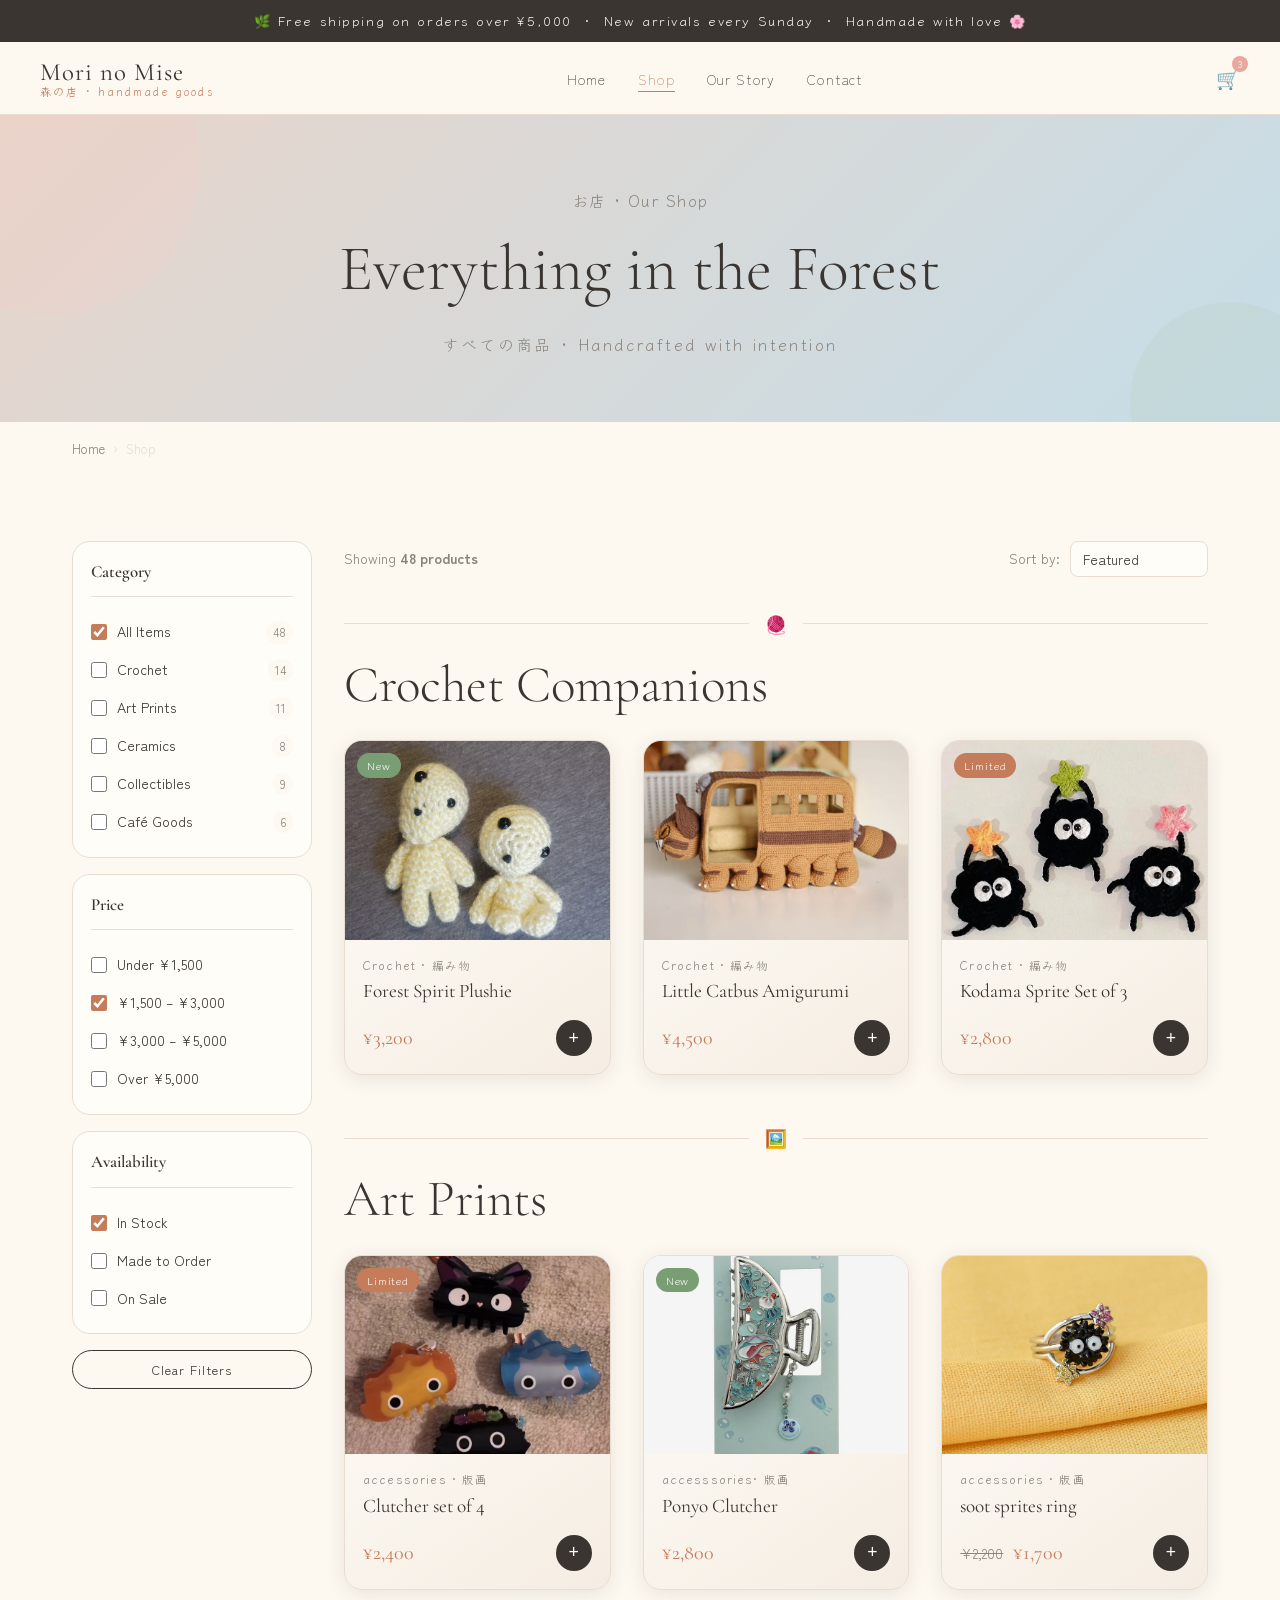
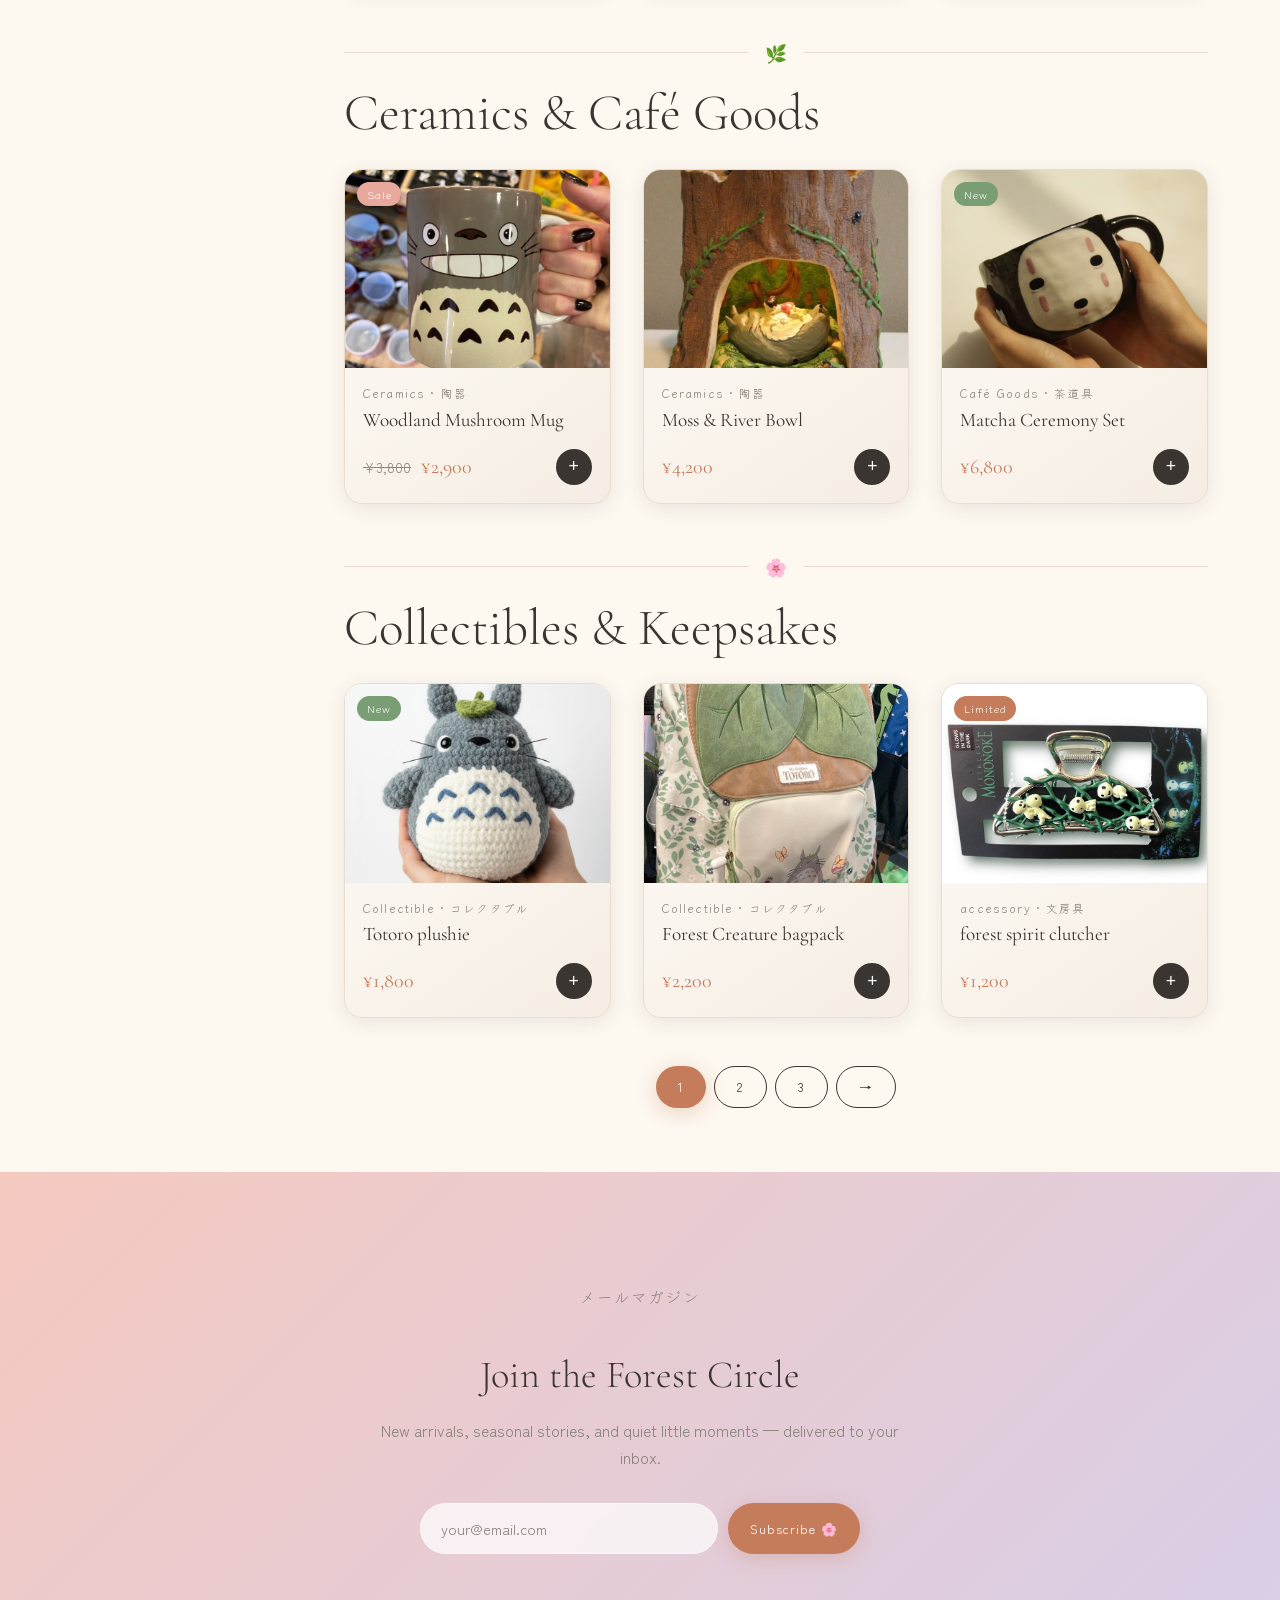
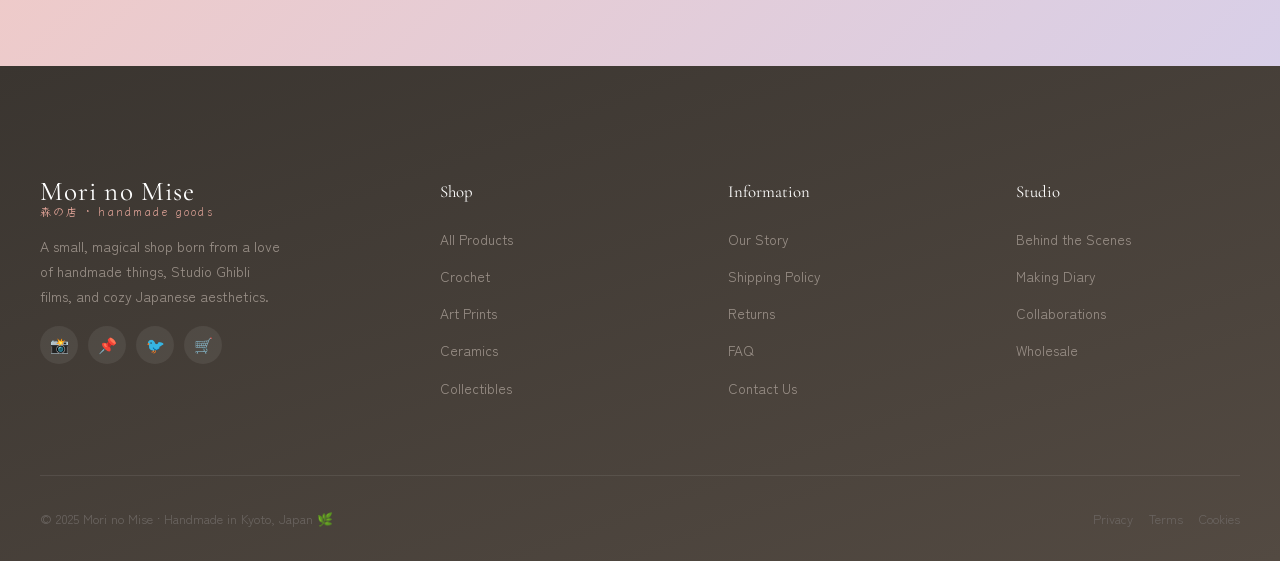
==== shop.html @ e388272d "Add files via upload" ====
<!DOCTYPE html>
<html lang="en">
<head>
  <meta charset="UTF-8" />
  <meta name="viewport" content="width=device-width, initial-scale=1.0" />
  <meta name="description" content="Shop handmade Ghibli inspired goods — crochet, art prints, ceramics & collectibles at Mori no Mise." />
  <title>Shop — Mori no Mise</title>
  <link rel="stylesheet" href="style.css" />
</head>
<body>

  <!-- ░░ ANNOUNCEMENT STRIP ░░ -->
  <div class="strip">
    🌿 Free shipping on orders over ¥5,000 &nbsp;·&nbsp; New arrivals every Sunday &nbsp;·&nbsp; Handmade with love 🌸
  </div>

  <!-- ░░░░░░░░░░░░░░░░░░░░░░░░░░░░░
       STICKY NAVIGATION HEADER
  ░░░░░░░░░░░░░░░░░░░░░░░░░░░░░ -->
  <header class="site-header">
    <nav class="nav-inner">
      <a href="index.html" class="nav-logo" aria-label="Mori no Mise Home">
        <span class="nav-logo-main">Mori no Mise</span>
        <span class="nav-logo-jp">森の店 · handmade goods</span>
      </a>
      <ul class="nav-links">
        <li><a href="index.html">Home</a></li>
        <li><a href="shop.html" class="active">Shop</a></li>
        <li><a href="about.html">Our Story</a></li>
        <li><a href="contact.html">Contact</a></li>
      </ul>
      <div class="nav-cart" aria-label="Shopping cart">
        🛒
        <span class="nav-cart-badge">3</span>
      </div>
      <div class="nav-toggle" aria-label="Menu">
        <span></span><span></span><span></span>
      </div>
    </nav>
  </header>


  <!-- ░░░░░░░░░░░░░░░░░░░░░░░░░░░░░
       SHOP HERO BANNER
  ░░░░░░░░░░░░░░░░░░░░░░░░░░░░░ -->
  <section class="shop-hero" aria-label="Shop header">
    <div class="shop-hero-inner">
      <p class="label-accent">お店 · Our Shop</p>
      <h1>Everything in the Forest</h1>
      <p class="section-jp">すべての商品 · Handcrafted with intention</p>
    </div>
  </section>

  <!-- Breadcrumb -->
  <div class="breadcrumb" aria-label="Breadcrumb">
    <a href="index.html">Home</a>
    <span>›</span>
    <span>Shop</span>
  </div>


  <!-- ░░░░░░░░░░░░░░░░░░░░░░░░░░░░░
       SHOP LAYOUT: SIDEBAR + GRID
  ░░░░░░░░░░░░░░░░░░░░░░░░░░░░░ -->
  <div class="shop-layout">

    <!-- ── FILTER SIDEBAR ── -->
    <aside class="shop-sidebar" aria-label="Shop filters">

      <!-- Category filter -->
      <div class="sidebar-block">
        <h3 class="sidebar-title">Category</h3>
        <label class="filter-label">
          <input type="checkbox" checked /> All Items
          <span class="filter-count">48</span>
        </label>
        <label class="filter-label">
          <input type="checkbox" /> Crochet
          <span class="filter-count">14</span>
        </label>
        <label class="filter-label">
          <input type="checkbox" /> Art Prints
          <span class="filter-count">11</span>
        </label>
        <label class="filter-label">
          <input type="checkbox" /> Ceramics
          <span class="filter-count">8</span>
        </label>
        <label class="filter-label">
          <input type="checkbox" /> Collectibles
          <span class="filter-count">9</span>
        </label>
        <label class="filter-label">
          <input type="checkbox" /> Café Goods
          <span class="filter-count">6</span>
        </label>
      </div>

      <!-- Price filter -->
      <div class="sidebar-block">
        <h3 class="sidebar-title">Price</h3>
        <label class="filter-label">
          <input type="checkbox" /> Under ¥1,500
        </label>
        <label class="filter-label">
          <input type="checkbox" checked /> ¥1,500 – ¥3,000
        </label>
        <label class="filter-label">
          <input type="checkbox" /> ¥3,000 – ¥5,000
        </label>
        <label class="filter-label">
          <input type="checkbox" /> Over ¥5,000
        </label>
      </div>

      <!-- Availability filter -->
      <div class="sidebar-block">
        <h3 class="sidebar-title">Availability</h3>
        <label class="filter-label">
          <input type="checkbox" checked /> In Stock
        </label>
        <label class="filter-label">
          <input type="checkbox" /> Made to Order
        </label>
        <label class="filter-label">
          <input type="checkbox" /> On Sale
        </label>
      </div>

      <!-- Clear filters button -->
      <button type="button" class="btn btn-outline btn-sm" style="width:100%; justify-content:center;">
        Clear Filters
      </button>

    </aside><!-- /.shop-sidebar -->


    <!-- ── PRODUCTS MAIN AREA ── -->
    <main aria-label="Product listings">

      <!-- Sort / results topbar -->
      <div class="shop-topbar">
        <p class="shop-result-count">Showing <strong>48 products</strong></p>
        <div class="shop-sort">
          <label for="sort-select">Sort by:</label>
          <select id="sort-select">
            <option>Featured</option>
            <option>Price: Low to High</option>
            <option>Price: High to Low</option>
            <option>Newest First</option>
          </select>
        </div>
      </div>

      <!-- ── CROCHET SECTION ── -->
      <section aria-labelledby="section-crochet">
        <div class="divider">
          <span>🧶</span>
        </div>
        <h2 id="section-crochet" class="section-title" style="margin-bottom:1.5rem;">Crochet Companions</h2>

        <div class="products-grid">

          <article class="product-card">
            <div class="product-card-image">
              <img src="images/product1.jpg" alt="Forest Spirit Plushie" loading="lazy" />
              <span class="product-badge product-badge-new">New</span>
              <span class="product-card-heart">🤍</span>
            </div>
            <div class="product-card-body">
              <p class="product-card-category">Crochet · 編み物</p>
              <h3 class="product-card-name">Forest Spirit Plushie</h3>
              <div class="product-card-footer">
                <span class="product-price">¥3,200</span>
                <button class="btn-add" aria-label="Add to cart">+</button>
              </div>
            </div>
          </article>

          <article class="product-card">
            <div class="product-card-image">
              <img src="images/product5.jpg" alt="Catbus Mini Crochet" loading="lazy" />
              <span class="product-card-heart">🤍</span>
            </div>
            <div class="product-card-body">
              <p class="product-card-category">Crochet · 編み物</p>
              <h3 class="product-card-name">Little Catbus Amigurumi</h3>
              <div class="product-card-footer">
                <span class="product-price">¥4,500</span>
                <button class="btn-add" aria-label="Add to cart">+</button>
              </div>
            </div>
          </article>

          <article class="product-card">
            <div class="product-card-image">
              <img src="images/product6.jpg" alt="Kodama Sprite Set" loading="lazy" />
              <span class="product-badge">Limited</span>
              <span class="product-card-heart">🤍</span>
            </div>
            <div class="product-card-body">
              <p class="product-card-category">Crochet · 編み物</p>
              <h3 class="product-card-name">Kodama Sprite Set of 3</h3>
              <div class="product-card-footer">
                <span class="product-price">¥2,800</span>
                <button class="btn-add" aria-label="Add to cart">+</button>
              </div>
            </div>
          </article>

        </div>
      </section>

      <!-- ── Accessories SECTION ── -->
      <section aria-labelledby="section-prints" style="margin-top:3rem;">
        <div class="divider"><span>🖼️</span></div>
        <h2 id="section-prints" class="section-title" style="margin-bottom:1.5rem;">Art Prints</h2>

        <div class="products-grid">

          <article class="product-card">
            <div class="product-card-image">
              <img src="images/product2.jpg" alt="clutcher set" loading="lazy" />
              <span class="product-badge">Limited</span>
              <span class="product-card-heart">🤍</span>
            </div>
            <div class="product-card-body">
              <p class="product-card-category">accessories · 版画</p>
              <h3 class="product-card-name">Clutcher set of 4</h3>
              <div class="product-card-footer">
                <span class="product-price">¥2,400</span>
                <button class="btn-add" aria-label="Add to cart">+</button>
              </div>
            </div>
          </article>

          <article class="product-card">
            <div class="product-card-image">
              <img src="images/product7.jpg" alt="Ponyo clutcher" loading="lazy" />
              <span class="product-badge product-badge-new">New</span>
              <span class="product-card-heart">🤍</span>
            </div>
            <div class="product-card-body">
              <p class="product-card-category">accesssories· 版画</p>
              <h3 class="product-card-name">Ponyo Clutcher</h3>
              <div class="product-card-footer">
                <span class="product-price">¥2,800</span>
                <button class="btn-add" aria-label="Add to cart">+</button>
              </div>
            </div>
          </article>

          <article class="product-card">
            <div class="product-card-image">
              <img src="images/product8.jpg" alt="soot sprites ring" loading="lazy" />
              <span class="product-card-heart">🤍</span>
            </div>
            <div class="product-card-body">
              <p class="product-card-category">accessories · 版画</p>
              <h3 class="product-card-name">soot sprites ring</h3>
              <div class="product-card-footer">
                <div>
                  <span class="product-price-old">¥2,200</span>
                  <span class="product-price">¥1,700</span>
                </div>
                <button class="btn-add" aria-label="Add to cart">+</button>
              </div>
            </div>
          </article>

        </div>
      </section>

      <!-- ── CERAMICS SECTION ── -->
      <section aria-labelledby="section-ceramics" style="margin-top:3rem;">
        <div class="divider"><span>🌿</span></div>
        <h2 id="section-ceramics" class="section-title" style="margin-bottom:1.5rem;">Ceramics &amp; Café Goods</h2>

        <div class="products-grid">

          <article class="product-card">
            <div class="product-card-image">
              <img src="images/product3.jpg" alt="Woodland Mushroom Mug" loading="lazy" />
              <span class="product-badge product-badge-sale">Sale</span>
              <span class="product-card-heart">🤍</span>
            </div>
            <div class="product-card-body">
              <p class="product-card-category">Ceramics · 陶器</p>
              <h3 class="product-card-name">Woodland Mushroom Mug</h3>
              <div class="product-card-footer">
                <div>
                  <span class="product-price-old">¥3,800</span>
                  <span class="product-price">¥2,900</span>
                </div>
                <button class="btn-add" aria-label="Add to cart">+</button>
              </div>
            </div>
          </article>

          <article class="product-card">
            <div class="product-card-image">
              <img src="images/product9.jpg" alt="Moss Ceramic Bowl" loading="lazy" />
              <span class="product-card-heart">🤍</span>
            </div>
            <div class="product-card-body">
              <p class="product-card-category">Ceramics · 陶器</p>
              <h3 class="product-card-name">Moss &amp; River Bowl</h3>
              <div class="product-card-footer">
                <span class="product-price">¥4,200</span>
                <button class="btn-add" aria-label="Add to cart">+</button>
              </div>
            </div>
          </article>

          <article class="product-card">
            <div class="product-card-image">
              <img src="images/product10.jpg" alt="Matcha Ceremony Set" loading="lazy" />
              <span class="product-badge product-badge-new">New</span>
              <span class="product-card-heart">🤍</span>
            </div>
            <div class="product-card-body">
              <p class="product-card-category">Café Goods · 茶道具</p>
              <h3 class="product-card-name">Matcha Ceremony Set</h3>
              <div class="product-card-footer">
                <span class="product-price">¥6,800</span>
                <button class="btn-add" aria-label="Add to cart">+</button>
              </div>
            </div>
          </article>

        </div>
      </section>

      <!-- ── COLLECTIBLES SECTION ── -->
      <section aria-labelledby="section-collectibles" style="margin-top:3rem;">
        <div class="divider"><span>🌸</span></div>
        <h2 id="section-collectibles" class="section-title" style="margin-bottom:1.5rem;">Collectibles &amp; Keepsakes</h2>

        <div class="products-grid">

          <article class="product-card">
            <div class="product-card-image">
              <img src="images/product4.jpg" alt="Totoro plushie" loading="lazy" />
              <span class="product-badge product-badge-new">New</span>
              <span class="product-card-heart">🤍</span>
            </div>
            <div class="product-card-body">
              <p class="product-card-category">Collectible · コレクタブル</p>
              <h3 class="product-card-name">Totoro plushie</h3>
              <div class="product-card-footer">
                <span class="product-price">¥1,800</span>
                <button class="btn-add" aria-label="Add to cart">+</button>
              </div>
            </div>
          </article>

          <article class="product-card">
            <div class="product-card-image">
              <img src="images/product11.jpg" alt="Forest Creature bagpack" loading="lazy" />
              <span class="product-card-heart">🤍</span>
            </div>
            <div class="product-card-body">
              <p class="product-card-category">Collectible · コレクタブル</p>
              <h3 class="product-card-name">Forest Creature bagpack</h3>
              <div class="product-card-footer">
                <span class="product-price">¥2,200</span>
                <button class="btn-add" aria-label="Add to cart">+</button>
              </div>
            </div>
          </article>

          <article class="product-card">
            <div class="product-card-image">
              <img src="images/product12.jpg" alt="forest spirit Clutcher" loading="lazy" />
              <span class="product-badge">Limited</span>
              <span class="product-card-heart">🤍</span>
            </div>
            <div class="product-card-body">
              <p class="product-card-category">accessory · 文房具</p>
              <h3 class="product-card-name">forest spirit clutcher</h3>
              <div class="product-card-footer">
                <span class="product-price">¥1,200</span>
                <button class="btn-add" aria-label="Add to cart">+</button>
              </div>
            </div>
          </article>

        </div>
      </section>

      <!-- Pagination -->
      <nav aria-label="Pagination" style="margin-top:3rem; display:flex; gap:8px; justify-content:center;">
        <a href="#" class="btn btn-primary btn-sm">1</a>
        <a href="#" class="btn btn-outline btn-sm">2</a>
        <a href="#" class="btn btn-outline btn-sm">3</a>
        <a href="#" class="btn btn-outline btn-sm">→</a>
      </nav>

    </main><!-- /.products-main -->

  </div><!-- /.shop-layout -->


  <!-- ░░░░░░░░░░░░░░░░░░░░░░░░░░░░░
       NEWSLETTER SECTION
  ░░░░░░░░░░░░░░░░░░░░░░░░░░░░░ -->
  <section class="newsletter-section" aria-label="Newsletter signup">
    <div class="newsletter-inner">
      <p class="label-accent">メールマガジン</p>
      <h2>Join the Forest Circle</h2>
      <p>New arrivals, seasonal stories, and quiet little moments — delivered to your inbox.</p>
      <div class="newsletter-form">
        <input type="email" placeholder="your@email.com" aria-label="Email address" />
        <button type="button" class="btn btn-primary btn-sm">Subscribe 🌸</button>
      </div>
    </div>
  </section>


  <!-- ░░░░░░░░░░░░░░░░░░░░░░░░░░░░░
       SITE FOOTER
  ░░░░░░░░░░░░░░░░░░░░░░░░░░░░░ -->
  <footer class="site-footer" aria-label="Site footer">
    <div class="footer-inner">
      <div class="footer-top">
        <div class="footer-brand">
          <div class="nav-logo">
            <span class="nav-logo-main">Mori no Mise</span>
            <span class="nav-logo-jp">森の店 · handmade goods</span>
          </div>
          <p>A small, magical shop born from a love of handmade things, Studio Ghibli films, and cozy Japanese aesthetics.</p>
          <div class="footer-social">
            <a href="#" aria-label="Instagram">📸</a>
            <a href="#" aria-label="Pinterest">📌</a>
            <a href="#" aria-label="Twitter">🐦</a>
            <a href="#" aria-label="Etsy">🛒</a>
          </div>
        </div>
        <div class="footer-col">
          <h4>Shop</h4>
          <ul>
            <li><a href="shop.html">All Products</a></li>
            <li><a href="shop.html">Crochet</a></li>
            <li><a href="shop.html">Art Prints</a></li>
            <li><a href="shop.html">Ceramics</a></li>
            <li><a href="shop.html">Collectibles</a></li>
          </ul>
        </div>
        <div class="footer-col">
          <h4>Information</h4>
          <ul>
            <li><a href="about.html">Our Story</a></li>
            <li><a href="#">Shipping Policy</a></li>
            <li><a href="#">Returns</a></li>
            <li><a href="#">FAQ</a></li>
            <li><a href="contact.html">Contact Us</a></li>
          </ul>
        </div>
        <div class="footer-col">
          <h4>Studio</h4>
          <ul>
            <li><a href="#">Behind the Scenes</a></li>
            <li><a href="#">Making Diary</a></li>
            <li><a href="#">Collaborations</a></li>
            <li><a href="#">Wholesale</a></li>
          </ul>
        </div>
      </div>
      <div class="footer-bottom">
        <p>© 2025 Mori no Mise · Handmade in Kyoto, Japan 🌿</p>
        <div class="footer-bottom-links">
          <a href="#">Privacy</a>
          <a href="#">Terms</a>
          <a href="#">Cookies</a>
        </div>
      </div>
    </div>
  </footer>

</body>
</html>
---- style.css ----
/* ============================================================
   MORI NO MISE — Studio Ghibli Inspired Handmade Shop
   style.css — Main Stylesheet
   ============================================================ */

/* ── Google Fonts ── */
@import url('https://fonts.googleapis.com/css2?family=Cormorant+Garamond:ital,wght@0,300;0,400;0,600;1,300;1,400&family=Zen+Kaku+Gothic+New:wght@300;400;700&family=Klee+One&display=swap');

/* ══════════════════════════════════════════════
   CSS CUSTOM PROPERTIES (Design Tokens)
══════════════════════════════════════════════ */
:root {
  /* Pastel palette inspired by Ghibli watercolours */
  --cream:       #fdf8f0;
  --warm-white:  #fffdf8;
  --blush:       #f5c9c0;
  --dusty-rose:  #e8a89c;
  --sage:        #b5c9b0;
  --sage-dark:   #7a9e74;
  --sky:         #c5dde8;
  --sky-dark:    #8ab4c8;
  --lavender:    #d8cfe8;
  --honey:       #f0d998;
  --sienna:      #c47c5a;
  --charcoal:    #3a3530;
  --warm-grey:   #8a847c;
  --border:      #e8ddd0;

  /* Gradients */
  --grad-hero:   linear-gradient(160deg, #f7f0e6 0%, #e8d5ca 40%, #c5dde8 100%);
  --grad-section: linear-gradient(180deg, #fdf8f0 0%, #f0e8de 100%);
  --grad-card:   linear-gradient(145deg, #fffdf8 0%, #f5ede3 100%);
  --grad-footer: linear-gradient(160deg, #3a3530 0%, #534a42 100%);

  /* Typography */
  --font-display: 'Cormorant Garamond', Georgia, serif;
  --font-body:    'Zen Kaku Gothic New', sans-serif;
  --font-accent:  'Klee One', cursive;

  /* Spacing */
  --space-xs:  0.5rem;
  --space-sm:  1rem;
  --space-md:  2rem;
  --space-lg:  4rem;
  --space-xl:  7rem;

  /* Effects */
  --radius-sm:  8px;
  --radius-md:  18px;
  --radius-lg:  32px;
  --shadow-soft: 0 8px 32px rgba(58,53,48,0.08);
  --shadow-card: 0 4px 20px rgba(58,53,48,0.10);
  --shadow-hover: 0 16px 48px rgba(58,53,48,0.16);
  --transition:  all 0.38s cubic-bezier(0.4, 0, 0.2, 1);
}

/* ══════════════════════════════════════════════
   RESET & BASE
══════════════════════════════════════════════ */
*, *::before, *::after {
  box-sizing: border-box;
  margin: 0;
  padding: 0;
}

html {
  scroll-behavior: smooth;
  font-size: 16px;
}

body {
  font-family: var(--font-body);
  background-color: var(--cream);
  color: var(--charcoal);
  line-height: 1.7;
  overflow-x: hidden;
}

img {
  width: 100%;
  height: 100%;
  object-fit: cover;
  display: block;
}

a {
  text-decoration: none;
  color: inherit;
}

ul { list-style: none; }

/* ══════════════════════════════════════════════
   TYPOGRAPHY HELPERS
══════════════════════════════════════════════ */

/* Display / heading text */
.display-title {
  font-family: var(--font-display);
  font-weight: 300;
  line-height: 1.15;
  letter-spacing: 0.01em;
}

/* Soft hand-written accent label */
.label-accent {
  font-family: var(--font-accent);
  font-size: 0.95rem;
  color: var(--sienna);
  letter-spacing: 0.08em;
}

/* Section heading */
.section-title {
  font-family: var(--font-display);
  font-size: clamp(2rem, 4vw, 3.2rem);
  font-weight: 300;
  color: var(--charcoal);
  line-height: 1.2;
}

/* Decorative Japanese subtitle */
.section-jp {
  font-family: var(--font-accent);
  font-size: 0.85rem;
  color: var(--warm-grey);
  letter-spacing: 0.15em;
  margin-top: 0.3rem;
}

/* ══════════════════════════════════════════════
   DECORATIVE ELEMENTS
══════════════════════════════════════════════ */

/* Thin botanical divider line */
.divider {
  display: flex;
  align-items: center;
  gap: var(--space-sm);
  margin: var(--space-sm) 0;
}

.divider::before,
.divider::after {
  content: '';
  flex: 1;
  height: 1px;
  background: var(--border);
}

.divider span {
  font-family: var(--font-accent);
  font-size: 1.1rem;
  color: var(--dusty-rose);
}

/* Soft grain overlay on hero sections (pure CSS) */
.grain-overlay {
  position: relative;
}
.grain-overlay::after {
  content: '';
  position: absolute;
  inset: 0;
  background-image: url("data:image/svg+xml,%3Csvg viewBox='0 0 256 256' xmlns='http://www.w3.org/2000/svg'%3E%3Cfilter id='n'%3E%3CfeTurbulence type='fractalNoise' baseFrequency='0.9' numOctaves='4' stitchTiles='stitch'/%3E%3C/filter%3E%3Crect width='100%25' height='100%25' filter='url(%23n)' opacity='0.04'/%3E%3C/svg%3E");
  pointer-events: none;
  opacity: 0.6;
  z-index: 1;
}

/* ══════════════════════════════════════════════
   NAVIGATION / STICKY HEADER
══════════════════════════════════════════════ */
.site-header {
  position: sticky;
  top: 0;
  z-index: 100;
  background: rgba(253, 248, 240, 0.92);
  backdrop-filter: blur(12px);
  -webkit-backdrop-filter: blur(12px);
  border-bottom: 1px solid var(--border);
  padding: 0 var(--space-md);
}

.nav-inner {
  max-width: 1200px;
  margin: 0 auto;
  display: flex;
  align-items: center;
  justify-content: space-between;
  height: 72px;
}

/* Logo */
.nav-logo {
  display: flex;
  flex-direction: column;
  line-height: 1;
}

.nav-logo-main {
  font-family: var(--font-display);
  font-size: 1.55rem;
  font-weight: 400;
  color: var(--charcoal);
  letter-spacing: 0.04em;
}

.nav-logo-jp {
  font-family: var(--font-accent);
  font-size: 0.7rem;
  color: var(--sienna);
  letter-spacing: 0.2em;
  margin-top: 1px;
}

/* Nav links */
.nav-links {
  display: flex;
  align-items: center;
  gap: var(--space-md);
}

.nav-links a {
  font-family: var(--font-body);
  font-size: 0.88rem;
  font-weight: 300;
  color: var(--charcoal);
  letter-spacing: 0.06em;
  position: relative;
  padding-bottom: 3px;
  transition: var(--transition);
}

/* Underline animation */
.nav-links a::after {
  content: '';
  position: absolute;
  bottom: 0;
  left: 0;
  width: 0;
  height: 1px;
  background: var(--sienna);
  transition: width 0.3s ease;
}

.nav-links a:hover { color: var(--sienna); }
.nav-links a:hover::after { width: 100%; }
.nav-links a.active { color: var(--sienna); }
.nav-links a.active::after { width: 100%; }

/* Cart icon badge */
.nav-cart {
  position: relative;
  font-size: 1.2rem;
  cursor: pointer;
}

.nav-cart-badge {
  position: absolute;
  top: -6px;
  right: -8px;
  width: 16px;
  height: 16px;
  background: var(--dusty-rose);
  color: #fff;
  font-size: 0.6rem;
  border-radius: 50%;
  display: flex;
  align-items: center;
  justify-content: center;
  font-family: var(--font-body);
}

/* Mobile hamburger (CSS-only) */
.nav-toggle {
  display: none;
  flex-direction: column;
  gap: 5px;
  cursor: pointer;
  padding: 4px;
}

.nav-toggle span {
  display: block;
  width: 24px;
  height: 1.5px;
  background: var(--charcoal);
  transition: var(--transition);
}

/* ══════════════════════════════════════════════
   BUTTONS
══════════════════════════════════════════════ */

.btn {
  display: inline-flex;
  align-items: center;
  gap: 8px;
  padding: 13px 32px;
  border-radius: 50px;
  font-family: var(--font-body);
  font-size: 0.88rem;
  font-weight: 400;
  letter-spacing: 0.08em;
  cursor: pointer;
  border: none;
  transition: var(--transition);
}

/* Primary — warm terracotta */
.btn-primary {
  background: var(--sienna);
  color: #fff;
  box-shadow: 0 4px 20px rgba(196, 124, 90, 0.3);
}

.btn-primary:hover {
  background: #b06a4a;
  transform: translateY(-2px);
  box-shadow: 0 8px 28px rgba(196, 124, 90, 0.4);
}

/* Secondary — outlined */
.btn-outline {
  background: transparent;
  color: var(--charcoal);
  border: 1.5px solid var(--charcoal);
}

.btn-outline:hover {
  background: var(--charcoal);
  color: var(--cream);
  transform: translateY(-2px);
}

/* Ghost — soft blush */
.btn-ghost {
  background: var(--blush);
  color: var(--charcoal);
}

.btn-ghost:hover {
  background: var(--dusty-rose);
  color: #fff;
  transform: translateY(-2px);
}

/* Small button variant */
.btn-sm {
  padding: 9px 22px;
  font-size: 0.8rem;
}

/* ══════════════════════════════════════════════
   HERO SECTION (index.html)
══════════════════════════════════════════════ */
.hero {
  min-height: 92vh;
  display: grid;
  grid-template-columns: 1fr 1fr;
  position: relative;
  overflow: hidden;
  background: var(--grad-hero);
}

/* Left: text */
.hero-text {
  display: flex;
  flex-direction: column;
  justify-content: center;
  padding: var(--space-xl) var(--space-lg) var(--space-xl) var(--space-lg);
  position: relative;
  z-index: 2;
}

.hero-eyebrow {
  font-family: var(--font-accent);
  font-size: 0.9rem;
  color: var(--sienna);
  letter-spacing: 0.2em;
  margin-bottom: var(--space-sm);
  display: flex;
  align-items: center;
  gap: 10px;
}

.hero-eyebrow::before {
  content: '';
  display: inline-block;
  width: 32px;
  height: 1px;
  background: var(--sienna);
}

.hero-title {
  font-family: var(--font-display);
  font-size: clamp(2.8rem, 5.5vw, 5rem);
  font-weight: 300;
  line-height: 1.1;
  color: var(--charcoal);
  margin-bottom: var(--space-md);
}

.hero-title em {
  font-style: italic;
  color: var(--sienna);
}

.hero-desc {
  font-size: 1.05rem;
  color: var(--warm-grey);
  max-width: 380px;
  line-height: 1.8;
  margin-bottom: var(--space-md);
}

.hero-actions {
  display: flex;
  gap: var(--space-sm);
  flex-wrap: wrap;
}

/* Decorative floating petal shapes (CSS only) */
.hero-petal {
  position: absolute;
  border-radius: 50%;
  opacity: 0.15;
  animation: drift 6s ease-in-out infinite alternate;
}

.hero-petal-1 {
  width: 220px; height: 220px;
  background: var(--blush);
  top: -60px; left: -60px;
  animation-delay: 0s;
}

.hero-petal-2 {
  width: 140px; height: 140px;
  background: var(--sage);
  bottom: 80px; left: 120px;
  animation-delay: 1.5s;
}

.hero-petal-3 {
  width: 100px; height: 100px;
  background: var(--honey);
  top: 40%; left: 55%;
  animation-delay: 3s;
}

@keyframes drift {
  from { transform: translate(0, 0) rotate(0deg); }
  to   { transform: translate(12px, -18px) rotate(8deg); }
}

/* Right: hero image */
.hero-image {
  position: relative;
  overflow: hidden;
}

.hero-image img {
  width: 100%;
  height: 100%;
  object-fit: cover;
  object-position: center;
  transition: transform 8s ease;
}

.hero-image:hover img {
  transform: scale(1.04);
}

/* Soft vignette overlay on hero image */
.hero-image::before {
  content: '';
  position: absolute;
  inset: 0;
  background: linear-gradient(to right, var(--cream) 0%, transparent 30%);
  z-index: 1;
}

/* Floating tag on hero image */
.hero-tag {
  position: absolute;
  bottom: var(--space-md);
  right: var(--space-md);
  z-index: 2;
  background: rgba(253, 248, 240, 0.92);
  backdrop-filter: blur(8px);
  border-radius: var(--radius-md);
  padding: 14px 20px;
  box-shadow: var(--shadow-card);
  text-align: center;
  border: 1px solid var(--border);
}

.hero-tag-label {
  font-family: var(--font-accent);
  font-size: 0.7rem;
  color: var(--warm-grey);
  letter-spacing: 0.15em;
  display: block;
}

.hero-tag-value {
  font-family: var(--font-display);
  font-size: 1.3rem;
  color: var(--sienna);
}

/* ══════════════════════════════════════════════
   ANNOUNCEMENT STRIP
══════════════════════════════════════════════ */
.strip {
  background: var(--charcoal);
  color: var(--cream);
  text-align: center;
  padding: 10px;
  font-family: var(--font-accent);
  font-size: 0.82rem;
  letter-spacing: 0.12em;
}

/* ══════════════════════════════════════════════
   SECTION WRAPPERS
══════════════════════════════════════════════ */
.section {
  padding: var(--space-xl) var(--space-md);
}

.section-inner {
  max-width: 1200px;
  margin: 0 auto;
}

.section-header {
  text-align: center;
  margin-bottom: var(--space-lg);
}

.section-header p {
  color: var(--warm-grey);
  max-width: 480px;
  margin: var(--space-sm) auto 0;
  font-size: 0.98rem;
}

/* Alternate background for depth */
.section-alt {
  background: var(--grad-section);
}

/* ══════════════════════════════════════════════
   CATEGORY PILLS (homepage)
══════════════════════════════════════════════ */
.category-row {
  display: flex;
  gap: var(--space-sm);
  justify-content: center;
  flex-wrap: wrap;
  margin-bottom: var(--space-lg);
}

.category-pill {
  display: flex;
  flex-direction: column;
  align-items: center;
  gap: 8px;
  padding: var(--space-sm) var(--space-md);
  background: var(--warm-white);
  border: 1.5px solid var(--border);
  border-radius: var(--radius-lg);
  cursor: pointer;
  transition: var(--transition);
  min-width: 100px;
}

.category-pill:hover {
  background: var(--blush);
  border-color: var(--dusty-rose);
  transform: translateY(-4px);
  box-shadow: var(--shadow-card);
}

.category-pill-icon { font-size: 1.8rem; }

.category-pill-label {
  font-family: var(--font-accent);
  font-size: 0.78rem;
  color: var(--charcoal);
  letter-spacing: 0.06em;
}

/* ══════════════════════════════════════════════
   PRODUCT CARDS
══════════════════════════════════════════════ */
.products-grid {
  display: grid;
  grid-template-columns: repeat(auto-fill, minmax(260px, 1fr));
  gap: var(--space-md);
}

.product-card {
  background: var(--grad-card);
  border-radius: var(--radius-md);
  overflow: hidden;
  border: 1px solid var(--border);
  box-shadow: var(--shadow-card);
  transition: var(--transition);
  cursor: pointer;
}

.product-card:hover {
  transform: translateY(-8px);
  box-shadow: var(--shadow-hover);
}

/* Image container with fixed aspect ratio */
.product-card-image {
  aspect-ratio: 4/3;
  overflow: hidden;
  position: relative;
  background: var(--lavender);
}

.product-card-image img {
  transition: transform 0.6s ease;
}

.product-card:hover .product-card-image img {
  transform: scale(1.08);
}

/* Wishlist heart */
.product-card-heart {
  position: absolute;
  top: 12px;
  right: 14px;
  font-size: 1.1rem;
  opacity: 0;
  transition: opacity 0.3s ease;
}

.product-card:hover .product-card-heart { opacity: 1; }

/* Badge */
.product-badge {
  position: absolute;
  top: 12px;
  left: 12px;
  background: var(--sienna);
  color: #fff;
  font-family: var(--font-accent);
  font-size: 0.68rem;
  letter-spacing: 0.08em;
  padding: 3px 10px;
  border-radius: 50px;
}

.product-badge-new { background: var(--sage-dark); }
.product-badge-sale { background: var(--dusty-rose); }

/* Card body */
.product-card-body {
  padding: var(--space-sm) 18px 18px;
}

.product-card-category {
  font-family: var(--font-accent);
  font-size: 0.72rem;
  color: var(--warm-grey);
  letter-spacing: 0.1em;
  margin-bottom: 4px;
}

.product-card-name {
  font-family: var(--font-display);
  font-size: 1.2rem;
  font-weight: 400;
  color: var(--charcoal);
  margin-bottom: 8px;
  line-height: 1.3;
}

.product-card-footer {
  display: flex;
  align-items: center;
  justify-content: space-between;
  margin-top: var(--space-sm);
}

.product-price {
  font-family: var(--font-display);
  font-size: 1.25rem;
  color: var(--sienna);
}

.product-price-old {
  font-size: 0.85rem;
  color: var(--warm-grey);
  text-decoration: line-through;
  margin-right: 6px;
}

/* Micro add button */
.btn-add {
  width: 36px;
  height: 36px;
  border-radius: 50%;
  background: var(--charcoal);
  color: #fff;
  display: flex;
  align-items: center;
  justify-content: center;
  font-size: 1.1rem;
  border: none;
  cursor: pointer;
  transition: var(--transition);
}

.btn-add:hover {
  background: var(--sienna);
  transform: rotate(90deg) scale(1.1);
}

/* ══════════════════════════════════════════════
   MARQUEE BANNER (CSS-only scrolling text)
══════════════════════════════════════════════ */
.marquee-wrap {
  overflow: hidden;
  border-top: 1px solid var(--border);
  border-bottom: 1px solid var(--border);
  padding: 14px 0;
  background: var(--warm-white);
}

.marquee-track {
  display: flex;
  gap: 0;
  animation: marquee 28s linear infinite;
  white-space: nowrap;
}

.marquee-track span {
  font-family: var(--font-accent);
  font-size: 0.9rem;
  color: var(--warm-grey);
  letter-spacing: 0.12em;
  padding: 0 36px;
}

.marquee-track span.accent {
  color: var(--sienna);
}

@keyframes marquee {
  from { transform: translateX(0); }
  to   { transform: translateX(-50%); }
}

/* ══════════════════════════════════════════════
   BENTO / FEATURES GRID (homepage)
══════════════════════════════════════════════ */
.bento-grid {
  display: grid;
  grid-template-columns: repeat(3, 1fr);
  grid-template-rows: auto;
  gap: var(--space-sm);
}

.bento-card {
  border-radius: var(--radius-md);
  overflow: hidden;
  position: relative;
  background: var(--lavender);
  min-height: 240px;
}

/* Wide card spanning 2 columns */
.bento-card.wide {
  grid-column: span 2;
}

/* Tall card spanning 2 rows */
.bento-card.tall {
  grid-row: span 2;
}

.bento-card img {
  width: 100%;
  height: 100%;
  object-fit: cover;
  transition: transform 0.5s ease;
}

.bento-card:hover img { transform: scale(1.06); }

/* Caption inside bento */
.bento-caption {
  position: absolute;
  bottom: 0;
  left: 0;
  right: 0;
  padding: var(--space-sm) var(--space-sm) 14px;
  background: linear-gradient(to top, rgba(58,53,48,0.7) 0%, transparent 100%);
  color: #fff;
}

.bento-caption h3 {
  font-family: var(--font-display);
  font-size: 1.35rem;
  font-weight: 300;
}

.bento-caption p {
  font-size: 0.8rem;
  opacity: 0.8;
  font-family: var(--font-accent);
  letter-spacing: 0.06em;
}

/* ══════════════════════════════════════════════
   PROMISE / FEATURES ROW
══════════════════════════════════════════════ */
.features-row {
  display: grid;
  grid-template-columns: repeat(auto-fit, minmax(180px, 1fr));
  gap: var(--space-md);
  text-align: center;
}

.feature-item {
  padding: var(--space-md) var(--space-sm);
  background: var(--warm-white);
  border-radius: var(--radius-md);
  border: 1px solid var(--border);
  transition: var(--transition);
}

.feature-item:hover {
  transform: translateY(-4px);
  box-shadow: var(--shadow-card);
}

.feature-icon {
  font-size: 2.2rem;
  margin-bottom: 12px;
  display: block;
}

.feature-title {
  font-family: var(--font-display);
  font-size: 1.1rem;
  color: var(--charcoal);
  margin-bottom: 6px;
}

.feature-desc {
  font-size: 0.83rem;
  color: var(--warm-grey);
  line-height: 1.6;
}

/* ══════════════════════════════════════════════
   TESTIMONIAL / QUOTE
══════════════════════════════════════════════ */
.testimonial-section {
  background: var(--charcoal);
  color: var(--cream);
  padding: var(--space-xl) var(--space-md);
  text-align: center;
  position: relative;
  overflow: hidden;
}

/* Decorative circle behind quote */
.testimonial-section::before {
  content: '"';
  position: absolute;
  font-family: var(--font-display);
  font-size: 30rem;
  color: rgba(255,255,255,0.03);
  top: -8rem;
  left: 50%;
  transform: translateX(-50%);
  line-height: 1;
  pointer-events: none;
}

.testimonial-quote {
  font-family: var(--font-display);
  font-size: clamp(1.4rem, 3vw, 2.2rem);
  font-style: italic;
  font-weight: 300;
  max-width: 700px;
  margin: 0 auto var(--space-md);
  line-height: 1.5;
  position: relative;
  z-index: 1;
}

.testimonial-author {
  font-family: var(--font-accent);
  font-size: 0.85rem;
  color: var(--dusty-rose);
  letter-spacing: 0.15em;
}

/* ══════════════════════════════════════════════
   SHOP PAGE — FILTERS SIDEBAR + GRID
══════════════════════════════════════════════ */
.shop-layout {
  display: grid;
  grid-template-columns: 240px 1fr;
  gap: var(--space-md);
  max-width: 1200px;
  margin: 0 auto;
  padding: var(--space-lg) var(--space-md);
  align-items: start;
}

/* Sticky sidebar */
.shop-sidebar {
  position: sticky;
  top: 90px;
}

.sidebar-block {
  background: var(--warm-white);
  border-radius: var(--radius-md);
  border: 1px solid var(--border);
  padding: var(--space-sm) 18px var(--space-sm);
  margin-bottom: var(--space-sm);
}

.sidebar-title {
  font-family: var(--font-display);
  font-size: 1.05rem;
  font-weight: 600;
  margin-bottom: var(--space-sm);
  color: var(--charcoal);
  padding-bottom: 10px;
  border-bottom: 1px solid var(--border);
}

/* Filter checkbox labels */
.filter-label {
  display: flex;
  align-items: center;
  gap: 10px;
  padding: 7px 0;
  cursor: pointer;
  font-size: 0.88rem;
  color: var(--charcoal);
  transition: color 0.2s;
}

.filter-label:hover { color: var(--sienna); }

/* Custom checkbox */
.filter-label input[type="checkbox"] {
  width: 16px; height: 16px;
  accent-color: var(--sienna);
  cursor: pointer;
}

.filter-count {
  margin-left: auto;
  font-size: 0.75rem;
  color: var(--warm-grey);
  background: var(--cream);
  padding: 1px 7px;
  border-radius: 50px;
}

/* Sort bar */
.shop-topbar {
  display: flex;
  align-items: center;
  justify-content: space-between;
  margin-bottom: var(--space-md);
  flex-wrap: wrap;
  gap: 10px;
}

.shop-result-count {
  font-size: 0.88rem;
  color: var(--warm-grey);
}

.shop-sort {
  display: flex;
  align-items: center;
  gap: 10px;
  font-size: 0.88rem;
  color: var(--warm-grey);
}

.shop-sort select {
  border: 1px solid var(--border);
  background: var(--warm-white);
  border-radius: var(--radius-sm);
  padding: 7px 12px;
  font-family: var(--font-body);
  font-size: 0.85rem;
  color: var(--charcoal);
  cursor: pointer;
  appearance: none;
}

/* Shop hero banner */
.shop-hero {
  background: linear-gradient(135deg, #e8d5ca 0%, #c5dde8 100%);
  padding: var(--space-lg) var(--space-md);
  text-align: center;
  position: relative;
  overflow: hidden;
}

.shop-hero-inner {
  position: relative;
  z-index: 2;
}

.shop-hero h1 {
  font-family: var(--font-display);
  font-size: clamp(2.5rem, 5vw, 4rem);
  font-weight: 300;
  color: var(--charcoal);
}

.shop-hero p {
  color: var(--warm-grey);
  margin-top: var(--space-xs);
  font-size: 1rem;
}

/* Decorative circles in shop hero */
.shop-hero::before,
.shop-hero::after {
  content: '';
  position: absolute;
  border-radius: 50%;
  opacity: 0.2;
}

.shop-hero::before {
  width: 300px; height: 300px;
  background: var(--blush);
  top: -100px; left: -100px;
}

.shop-hero::after {
  width: 200px; height: 200px;
  background: var(--sage);
  bottom: -80px; right: -50px;
}

/* ══════════════════════════════════════════════
   ABOUT PAGE
══════════════════════════════════════════════ */
.about-hero {
  min-height: 55vh;
  background: linear-gradient(160deg, #f0e8de 0%, #c5dde8 100%);
  display: flex;
  align-items: center;
  padding: var(--space-xl) var(--space-md);
}

.about-hero-inner {
  max-width: 700px;
  margin: 0 auto;
  text-align: center;
}

.about-hero h1 {
  font-family: var(--font-display);
  font-size: clamp(2.5rem, 5vw, 4.5rem);
  font-weight: 300;
  line-height: 1.15;
  margin-bottom: var(--space-md);
}

.about-hero p {
  font-size: 1.05rem;
  color: var(--warm-grey);
  line-height: 1.9;
}

/* Two-column about content */
.about-grid {
  display: grid;
  grid-template-columns: 1fr 1fr;
  gap: var(--space-lg);
  align-items: center;
}

.about-grid.reverse { direction: rtl; }
.about-grid.reverse > * { direction: ltr; }

.about-image {
  border-radius: var(--radius-lg);
  overflow: hidden;
  aspect-ratio: 4/5;
  box-shadow: var(--shadow-hover);
}

.about-text h2 {
  font-family: var(--font-display);
  font-size: clamp(1.8rem, 3vw, 2.6rem);
  font-weight: 300;
  margin-bottom: var(--space-sm);
  line-height: 1.2;
}

.about-text p {
  color: var(--warm-grey);
  margin-bottom: var(--space-sm);
  line-height: 1.9;
  font-size: 0.98rem;
}

/* Values cards */
.values-grid {
  display: grid;
  grid-template-columns: repeat(auto-fit, minmax(200px, 1fr));
  gap: var(--space-sm);
  margin-top: var(--space-md);
}

.value-card {
  padding: var(--space-md) var(--space-sm);
  background: var(--warm-white);
  border-radius: var(--radius-md);
  border: 1px solid var(--border);
  text-align: center;
  transition: var(--transition);
}

.value-card:hover {
  transform: translateY(-5px);
  box-shadow: var(--shadow-card);
  border-color: var(--dusty-rose);
}

.value-icon {
  font-size: 2rem;
  margin-bottom: 12px;
}

.value-title {
  font-family: var(--font-display);
  font-size: 1.1rem;
  font-weight: 400;
  margin-bottom: 8px;
  color: var(--charcoal);
}

.value-desc {
  font-size: 0.83rem;
  color: var(--warm-grey);
  line-height: 1.7;
}

/* Timeline / process steps */
.timeline {
  display: flex;
  flex-direction: column;
  gap: var(--space-md);
  position: relative;
  padding-left: 60px;
}

.timeline::before {
  content: '';
  position: absolute;
  left: 20px;
  top: 0;
  bottom: 0;
  width: 1px;
  background: var(--border);
}

.timeline-step {
  position: relative;
}

.timeline-dot {
  position: absolute;
  left: -48px;
  top: 4px;
  width: 36px;
  height: 36px;
  border-radius: 50%;
  background: var(--blush);
  border: 2px solid var(--dusty-rose);
  display: flex;
  align-items: center;
  justify-content: center;
  font-size: 1rem;
}

.timeline-step h3 {
  font-family: var(--font-display);
  font-size: 1.2rem;
  font-weight: 400;
  margin-bottom: 6px;
  color: var(--charcoal);
}

.timeline-step p {
  font-size: 0.9rem;
  color: var(--warm-grey);
  line-height: 1.7;
}

/* ══════════════════════════════════════════════
   CONTACT PAGE
══════════════════════════════════════════════ */
.contact-layout {
  display: grid;
  grid-template-columns: 1fr 1.4fr;
  gap: var(--space-lg);
  max-width: 1100px;
  margin: 0 auto;
  padding: var(--space-xl) var(--space-md);
  align-items: start;
}

.contact-info h2 {
  font-family: var(--font-display);
  font-size: clamp(1.8rem, 3vw, 2.8rem);
  font-weight: 300;
  margin-bottom: var(--space-sm);
  line-height: 1.2;
}

.contact-info p {
  color: var(--warm-grey);
  line-height: 1.9;
  font-size: 0.98rem;
  margin-bottom: var(--space-md);
}

.contact-details {
  display: flex;
  flex-direction: column;
  gap: var(--space-sm);
}

.contact-detail-item {
  display: flex;
  align-items: flex-start;
  gap: 14px;
}

.contact-detail-icon {
  width: 44px;
  height: 44px;
  border-radius: 50%;
  background: var(--blush);
  display: flex;
  align-items: center;
  justify-content: center;
  font-size: 1.1rem;
  flex-shrink: 0;
}

.contact-detail-text strong {
  display: block;
  font-family: var(--font-display);
  font-size: 0.95rem;
  color: var(--charcoal);
  margin-bottom: 2px;
}

.contact-detail-text span {
  font-size: 0.85rem;
  color: var(--warm-grey);
}

/* Social links */
.social-links {
  display: flex;
  gap: 10px;
  margin-top: var(--space-md);
}

.social-link {
  width: 44px;
  height: 44px;
  border-radius: 50%;
  background: var(--warm-white);
  border: 1.5px solid var(--border);
  display: flex;
  align-items: center;
  justify-content: center;
  font-size: 1.1rem;
  transition: var(--transition);
  cursor: pointer;
}

.social-link:hover {
  background: var(--sienna);
  color: #fff;
  border-color: var(--sienna);
  transform: translateY(-3px);
}

/* Contact form card */
.contact-form-card {
  background: var(--warm-white);
  border-radius: var(--radius-lg);
  border: 1px solid var(--border);
  padding: var(--space-lg);
  box-shadow: var(--shadow-soft);
}

.contact-form-card h3 {
  font-family: var(--font-display);
  font-size: 1.6rem;
  font-weight: 300;
  margin-bottom: var(--space-md);
  color: var(--charcoal);
}

/* Form fields */
.form-group {
  margin-bottom: var(--space-sm);
}

.form-row {
  display: grid;
  grid-template-columns: 1fr 1fr;
  gap: var(--space-sm);
}

.form-label {
  display: block;
  font-family: var(--font-accent);
  font-size: 0.78rem;
  letter-spacing: 0.1em;
  color: var(--warm-grey);
  margin-bottom: 7px;
}

.form-input,
.form-select,
.form-textarea {
  width: 100%;
  padding: 13px 16px;
  background: var(--cream);
  border: 1.5px solid var(--border);
  border-radius: var(--radius-sm);
  font-family: var(--font-body);
  font-size: 0.92rem;
  color: var(--charcoal);
  transition: border-color 0.25s ease, box-shadow 0.25s ease;
  outline: none;
  appearance: none;
}

.form-input:focus,
.form-select:focus,
.form-textarea:focus {
  border-color: var(--dusty-rose);
  box-shadow: 0 0 0 3px rgba(232, 168, 156, 0.15);
}

.form-textarea {
  resize: vertical;
  min-height: 130px;
  line-height: 1.6;
}

/* Submit button full-width */
.btn-submit {
  width: 100%;
  justify-content: center;
  margin-top: var(--space-xs);
  padding: 16px;
  font-size: 0.9rem;
}

/* Contact page hero */
.contact-hero {
  background: linear-gradient(135deg, #e8d5ca 0%, #d8cfe8 60%, #c5dde8 100%);
  padding: var(--space-lg) var(--space-md);
  text-align: center;
}

.contact-hero h1 {
  font-family: var(--font-display);
  font-size: clamp(2.2rem, 4vw, 3.8rem);
  font-weight: 300;
}

.contact-hero p {
  color: var(--warm-grey);
  font-size: 1rem;
  margin-top: var(--space-xs);
}

/* ══════════════════════════════════════════════
   IMAGE GALLERY (masonry-style with CSS grid)
══════════════════════════════════════════════ */
.gallery-grid {
  display: grid;
  grid-template-columns: repeat(3, 1fr);
  grid-auto-rows: 220px;
  gap: 12px;
}

.gallery-item {
  border-radius: var(--radius-sm);
  overflow: hidden;
  background: var(--lavender);
  position: relative;
  cursor: pointer;
}

.gallery-item img {
  transition: transform 0.5s ease;
}

.gallery-item:hover img { transform: scale(1.1); }

/* Gallery overlay label */
.gallery-item::after {
  content: attr(data-label);
  position: absolute;
  inset: 0;
  background: rgba(58,53,48,0.5);
  color: #fff;
  display: flex;
  align-items: center;
  justify-content: center;
  font-family: var(--font-display);
  font-size: 1.2rem;
  font-style: italic;
  opacity: 0;
  transition: opacity 0.3s ease;
}

.gallery-item:hover::after { opacity: 1; }

/* Tall gallery items */
.gallery-item.tall { grid-row: span 2; }
.gallery-item.wide { grid-column: span 2; }

/* ══════════════════════════════════════════════
   NEWSLETTER SECTION
══════════════════════════════════════════════ */
.newsletter-section {
  background: linear-gradient(135deg, #f5c9c0 0%, #d8cfe8 100%);
  padding: var(--space-xl) var(--space-md);
  text-align: center;
}

.newsletter-inner {
  max-width: 560px;
  margin: 0 auto;
}

.newsletter-section h2 {
  font-family: var(--font-display);
  font-size: clamp(1.8rem, 3vw, 2.8rem);
  font-weight: 300;
  color: var(--charcoal);
  margin-bottom: 10px;
}

.newsletter-section p {
  color: var(--warm-grey);
  font-size: 0.98rem;
  margin-bottom: var(--space-md);
}

.newsletter-form {
  display: flex;
  gap: 10px;
  max-width: 440px;
  margin: 0 auto;
}

.newsletter-form input {
  flex: 1;
  padding: 14px 20px;
  border: 1.5px solid rgba(255,255,255,0.6);
  border-radius: 50px;
  background: rgba(255,255,255,0.7);
  backdrop-filter: blur(6px);
  font-family: var(--font-body);
  font-size: 0.9rem;
  color: var(--charcoal);
  outline: none;
}

.newsletter-form input::placeholder { color: var(--warm-grey); }

.newsletter-form input:focus {
  border-color: var(--sienna);
  background: rgba(255,255,255,0.9);
}

/* ══════════════════════════════════════════════
   FOOTER
══════════════════════════════════════════════ */
.site-footer {
  background: var(--grad-footer);
  color: #d4cdc5;
  padding: var(--space-xl) var(--space-md) var(--space-md);
}

.footer-inner {
  max-width: 1200px;
  margin: 0 auto;
}

.footer-top {
  display: grid;
  grid-template-columns: 1.5fr 1fr 1fr 1fr;
  gap: var(--space-lg);
  margin-bottom: var(--space-lg);
}

.footer-brand .nav-logo-main {
  color: #fff;
  font-size: 1.7rem;
}

.footer-brand .nav-logo-jp {
  color: var(--dusty-rose);
}

.footer-brand p {
  font-size: 0.88rem;
  line-height: 1.8;
  margin-top: var(--space-sm);
  color: #9a9088;
  max-width: 240px;
}

.footer-col h4 {
  font-family: var(--font-display);
  font-size: 1.05rem;
  font-weight: 400;
  color: #fff;
  margin-bottom: 18px;
}

.footer-col ul li {
  margin-bottom: 10px;
}

.footer-col ul li a {
  font-size: 0.85rem;
  color: #9a9088;
  transition: color 0.2s;
}

.footer-col ul li a:hover { color: var(--dusty-rose); }

/* Footer divider */
.footer-bottom {
  border-top: 1px solid rgba(255,255,255,0.08);
  padding-top: var(--space-md);
  display: flex;
  justify-content: space-between;
  align-items: center;
  flex-wrap: wrap;
  gap: 10px;
}

.footer-bottom p {
  font-size: 0.8rem;
  color: #6a6460;
}

.footer-bottom-links {
  display: flex;
  gap: var(--space-sm);
}

.footer-bottom-links a {
  font-size: 0.8rem;
  color: #6a6460;
  transition: color 0.2s;
}

.footer-bottom-links a:hover { color: var(--dusty-rose); }

/* Footer social icons */
.footer-social {
  display: flex;
  gap: 10px;
  margin-top: var(--space-sm);
}

.footer-social a {
  width: 38px;
  height: 38px;
  border-radius: 50%;
  background: rgba(255,255,255,0.07);
  display: flex;
  align-items: center;
  justify-content: center;
  font-size: 0.95rem;
  color: #9a9088;
  transition: var(--transition);
}

.footer-social a:hover {
  background: var(--sienna);
  color: #fff;
  transform: translateY(-3px);
}

/* ══════════════════════════════════════════════
   PAGE BREADCRUMB
══════════════════════════════════════════════ */
.breadcrumb {
  max-width: 1200px;
  margin: 0 auto;
  padding: var(--space-sm) var(--space-md);
  font-size: 0.82rem;
  color: var(--warm-grey);
  display: flex;
  gap: 8px;
  align-items: center;
}

.breadcrumb a { color: var(--warm-grey); transition: color 0.2s; }
.breadcrumb a:hover { color: var(--sienna); }
.breadcrumb span { color: var(--border); }

/* ══════════════════════════════════════════════
   RESPONSIVE — TABLET (≤900px)
══════════════════════════════════════════════ */
@media (max-width: 900px) {

  /* Hero two-col → single col */
  .hero {
    grid-template-columns: 1fr;
    min-height: auto;
  }

  .hero-text {
    padding: var(--space-lg) var(--space-md);
    order: 2;
  }

  .hero-image {
    min-height: 50vw;
    order: 1;
  }

  .hero-image::before {
    background: linear-gradient(to bottom, var(--cream) 0%, transparent 30%);
  }

  /* Bento grid → 2 cols */
  .bento-grid {
    grid-template-columns: repeat(2, 1fr);
  }

  .bento-card.wide { grid-column: span 2; }
  .bento-card.tall { grid-row: span 1; }

  /* About grid */
  .about-grid {
    grid-template-columns: 1fr;
  }

  .about-grid.reverse { direction: ltr; }

  /* Shop layout */
  .shop-layout {
    grid-template-columns: 1fr;
  }

  .shop-sidebar {
    position: relative;
    top: 0;
    display: flex;
    flex-wrap: wrap;
    gap: 10px;
  }

  .sidebar-block {
    flex: 1;
    min-width: 160px;
  }

  /* Contact */
  .contact-layout {
    grid-template-columns: 1fr;
  }

  /* Footer */
  .footer-top {
    grid-template-columns: 1fr 1fr;
  }
}

/* ══════════════════════════════════════════════
   RESPONSIVE — MOBILE (≤600px)
══════════════════════════════════════════════ */
@media (max-width: 600px) {

  /* Hide nav links, show hamburger */
  .nav-links {
    display: none;
  }

  .nav-toggle { display: flex; }

  /* Gallery */
  .gallery-grid {
    grid-template-columns: repeat(2, 1fr);
    grid-auto-rows: 160px;
  }

  .gallery-item.wide { grid-column: span 1; }
  .gallery-item.tall { grid-row: span 1; }

  /* Products grid */
  .products-grid {
    grid-template-columns: repeat(2, 1fr);
  }

  /* Newsletter form */
  .newsletter-form {
    flex-direction: column;
  }

  /* Footer */
  .footer-top {
    grid-template-columns: 1fr;
    gap: var(--space-md);
  }

  /* Form row */
  .form-row {
    grid-template-columns: 1fr;
  }

  /* Bento */
  .bento-grid {
    grid-template-columns: 1fr;
  }

  .bento-card.wide { grid-column: span 1; }
}

/* ══════════════════════════════════════════════
   UTILITY CLASSES
══════════════════════════════════════════════ */
.text-center   { text-align: center; }
.text-muted    { color: var(--warm-grey); }
.mt-sm         { margin-top: var(--space-sm); }
.mt-md         { margin-top: var(--space-md); }
.mb-md         { margin-bottom: var(--space-md); }

/* Soft colour backgrounds for variety */
.bg-sage     { background: #e6ede5; }
.bg-sky      { background: #e0eef5; }
.bg-blush    { background: #faeae6; }
.bg-lavender { background: #ede8f5; }
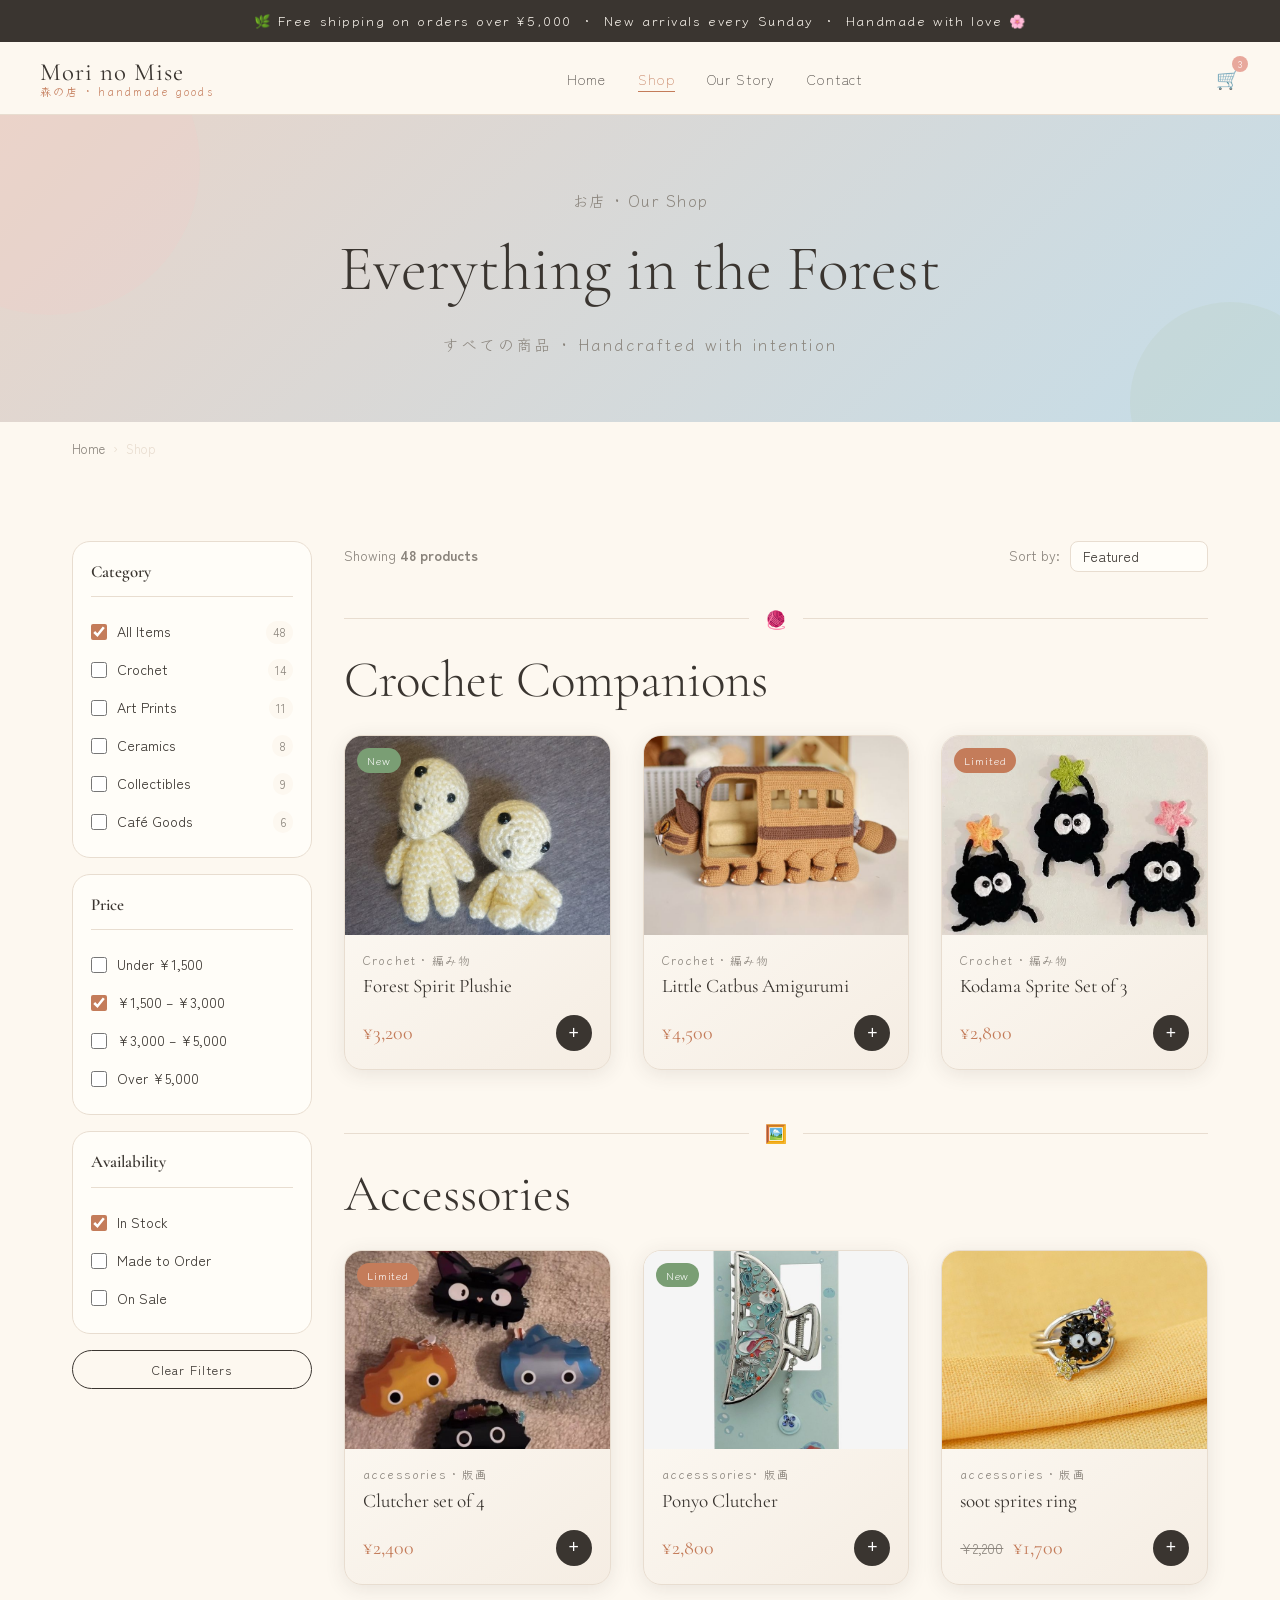
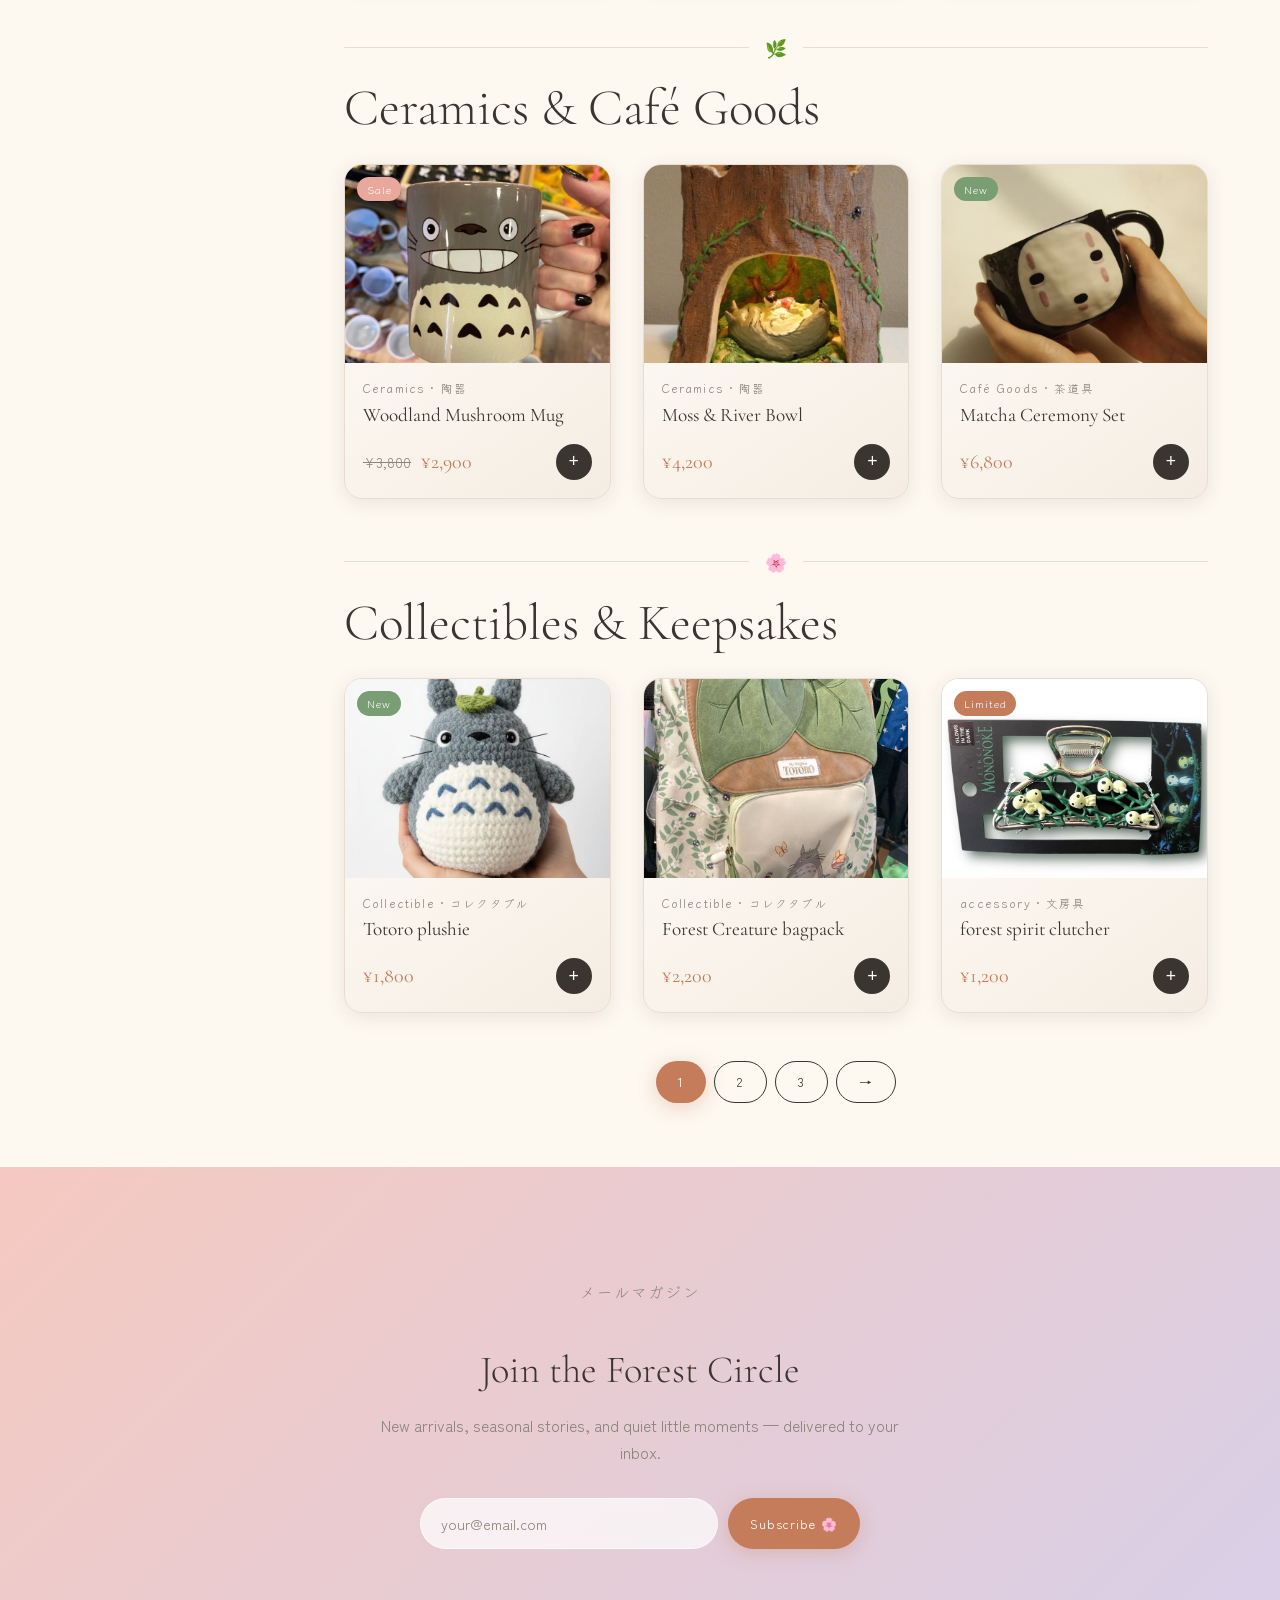
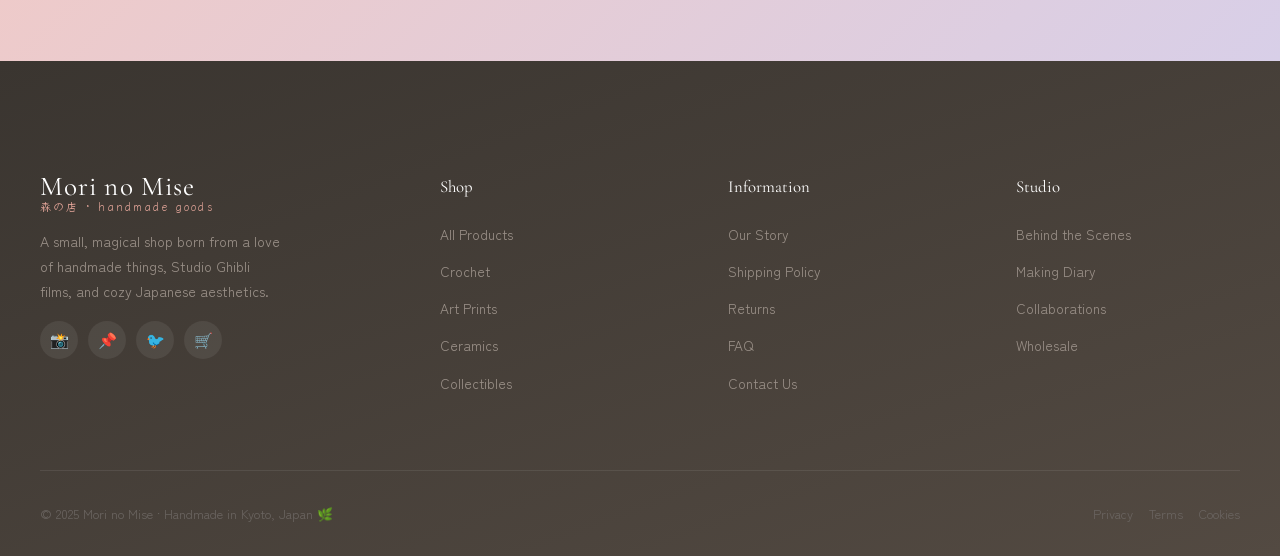
==== commit aefc3c58: "Update shop.html updated accessories section" ====
--- a/shop.html
+++ b/shop.html
@@ -214,7 +214,7 @@
       <!-- ── Accessories SECTION ── -->
       <section aria-labelledby="section-prints" style="margin-top:3rem;">
         <div class="divider"><span>🖼️</span></div>
-        <h2 id="section-prints" class="section-title" style="margin-bottom:1.5rem;">Art Prints</h2>
+        <h2 id="section-prints" class="section-title" style="margin-bottom:1.5rem;">Accessories</h2>
 
         <div class="products-grid">
 
@@ -478,4 +478,4 @@
   </footer>
 
 </body>
-</html>+</html>
